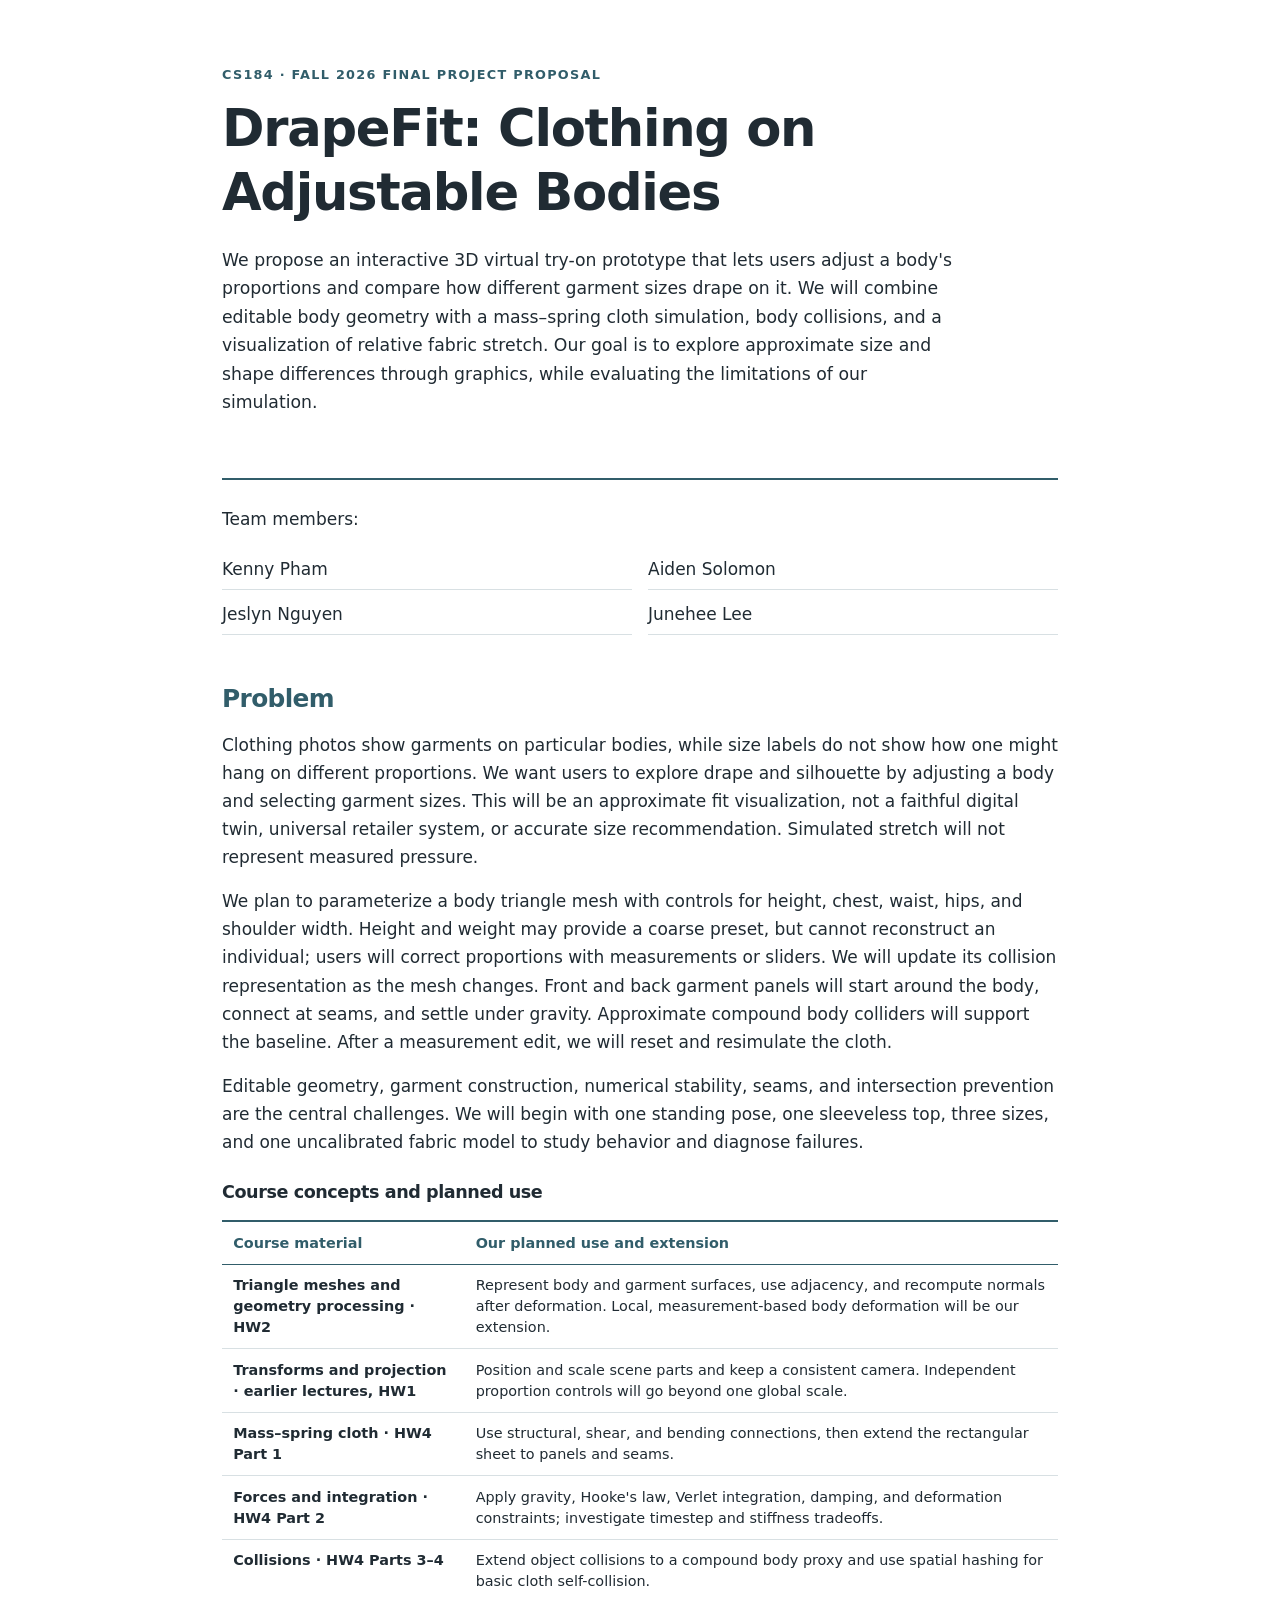
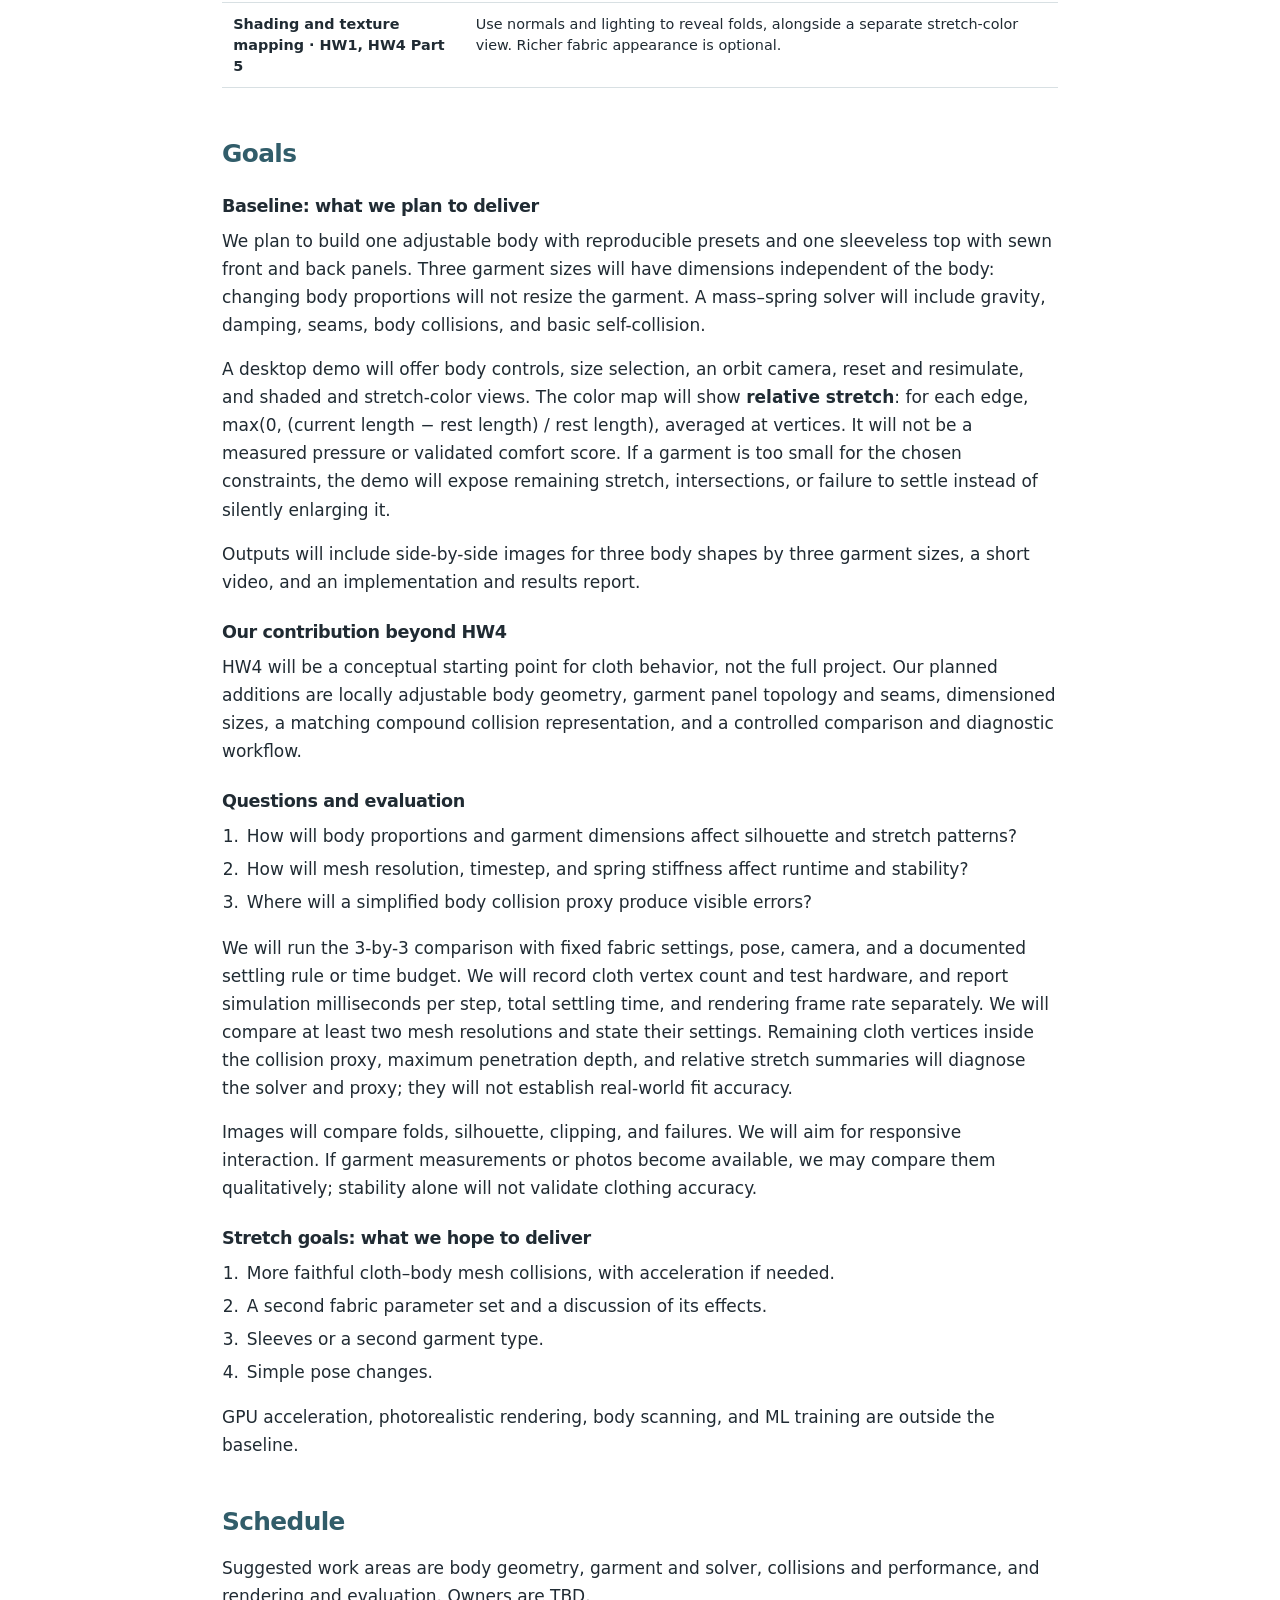
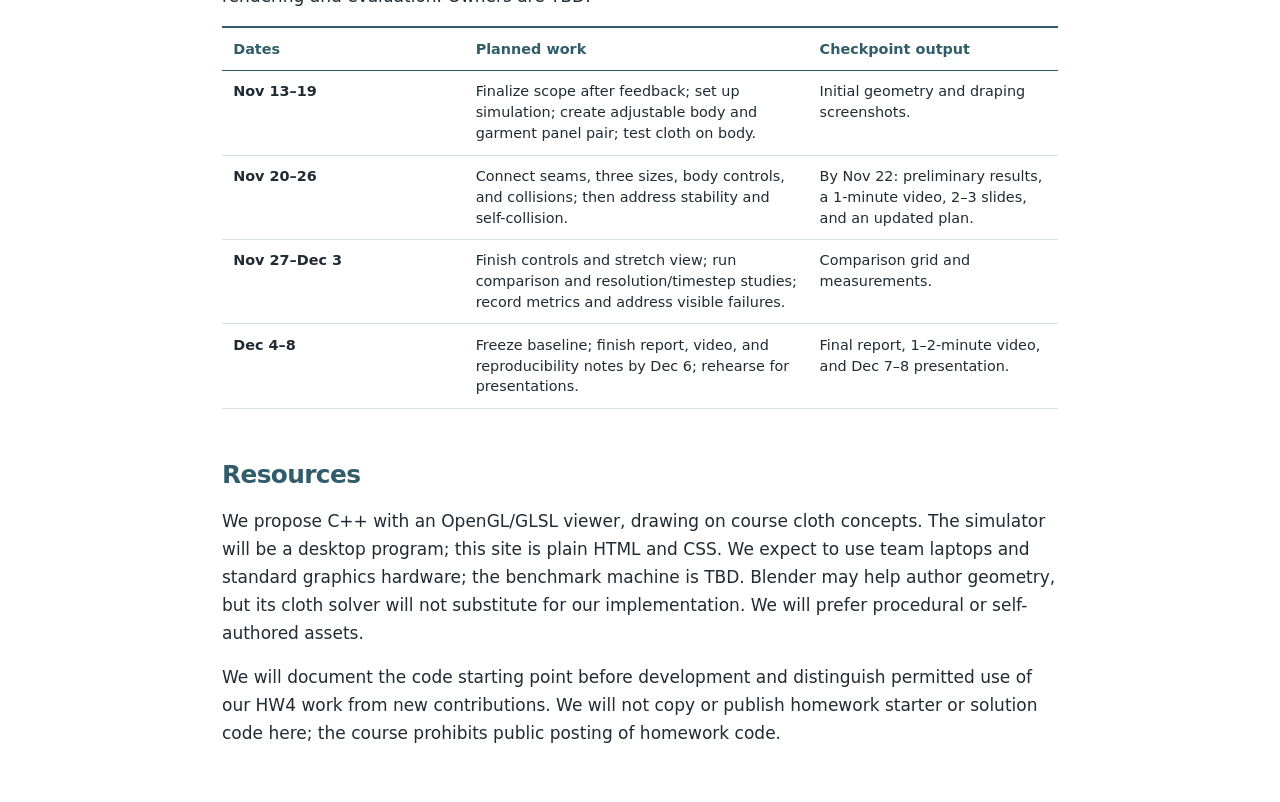
==== index.html @ 668f242b "First Draft of the Proposal WebPage created and simple Readme created" ====
<!doctype html>
<html lang="en">
<head>
  <meta charset="utf-8">
  <meta name="viewport" content="width=device-width, initial-scale=1">
  <meta name="description" content="DrapeFit: a CS184 Fall 2026 final project proposal for approximate clothing fit visualization on adjustable bodies.">
  <title>DrapeFit — CS184 Final Project Proposal</title>
  <link rel="stylesheet" href="styles.css">
</head>
<body>
  <main>
    <header class="page-header">
      <p class="eyebrow">CS184 · Fall 2026 Final Project Proposal</p>
      <h1>DrapeFit: Clothing on Adjustable Bodies</h1>
      <p class="summary">We propose an interactive 3D virtual try-on prototype that lets users adjust a body's proportions and compare how different garment sizes drape on it. We will combine editable body geometry with a mass–spring cloth simulation, body collisions, and a visualization of relative fabric stretch. Our goal is to explore approximate size and shape differences through graphics, while evaluating the limitations of our simulation.</p>
    </header>

    <section id="team" aria-label="Team members">
      <p>Team members:</p>
      <ul class="team-list">
        <li>Kenny Pham</li><li>Aiden Solomon</li><li>Jeslyn Nguyen</li><li>Junehee Lee</li>
      </ul>
    </section>

    <section id="problem" aria-labelledby="problem-heading">
      <h2 id="problem-heading">Problem</h2>
      <p>Clothing photos show garments on particular bodies, while size labels do not show how one might hang on different proportions. We want users to explore drape and silhouette by adjusting a body and selecting garment sizes. This will be an approximate fit visualization, not a faithful digital twin, universal retailer system, or accurate size recommendation. Simulated stretch will not represent measured pressure.</p>
      <p>We plan to parameterize a body triangle mesh with controls for height, chest, waist, hips, and shoulder width. Height and weight may provide a coarse preset, but cannot reconstruct an individual; users will correct proportions with measurements or sliders. We will update its collision representation as the mesh changes. Front and back garment panels will start around the body, connect at seams, and settle under gravity. Approximate compound body colliders will support the baseline. After a measurement edit, we will reset and resimulate the cloth.</p>
      <p>Editable geometry, garment construction, numerical stability, seams, and intersection prevention are the central challenges. We will begin with one standing pose, one sleeveless top, three sizes, and one uncalibrated fabric model to study behavior and diagnose failures.</p>
      <h3>Course concepts and planned use</h3>
      <div class="table-scroll" role="region" aria-label="Course concepts and planned use" tabindex="0">
        <table>
          <thead><tr><th scope="col">Course material</th><th scope="col">Our planned use and extension</th></tr></thead>
          <tbody>
            <tr><th scope="row">Triangle meshes and geometry processing · HW2</th><td>Represent body and garment surfaces, use adjacency, and recompute normals after deformation. Local, measurement-based body deformation will be our extension.</td></tr>
            <tr><th scope="row">Transforms and projection · earlier lectures, HW1</th><td>Position and scale scene parts and keep a consistent camera. Independent proportion controls will go beyond one global scale.</td></tr>
            <tr><th scope="row">Mass–spring cloth · HW4 Part 1</th><td>Use structural, shear, and bending connections, then extend the rectangular sheet to panels and seams.</td></tr>
            <tr><th scope="row">Forces and integration · HW4 Part 2</th><td>Apply gravity, Hooke's law, Verlet integration, damping, and deformation constraints; investigate timestep and stiffness tradeoffs.</td></tr>
            <tr><th scope="row">Collisions · HW4 Parts 3–4</th><td>Extend object collisions to a compound body proxy and use spatial hashing for basic cloth self-collision.</td></tr>
            <tr><th scope="row">Shading and texture mapping · HW1, HW4 Part 5</th><td>Use normals and lighting to reveal folds, alongside a separate stretch-color view. Richer fabric appearance is optional.</td></tr>
          </tbody>
        </table>
      </div>
    </section>

    <section id="goals" aria-labelledby="goals-heading">
      <h2 id="goals-heading">Goals</h2>
      <h3>Baseline: what we plan to deliver</h3>
      <p>We plan to build one adjustable body with reproducible presets and one sleeveless top with sewn front and back panels. Three garment sizes will have dimensions independent of the body: changing body proportions will not resize the garment. A mass–spring solver will include gravity, damping, seams, body collisions, and basic self-collision.</p>
      <p>A desktop demo will offer body controls, size selection, an orbit camera, reset and resimulate, and shaded and stretch-color views. The color map will show <strong>relative stretch</strong>: for each edge, max(0, (current length − rest length) / rest length), averaged at vertices. It will not be a measured pressure or validated comfort score. If a garment is too small for the chosen constraints, the demo will expose remaining stretch, intersections, or failure to settle instead of silently enlarging it.</p>
      <p>Outputs will include side-by-side images for three body shapes by three garment sizes, a short video, and an implementation and results report.</p>
      <h3>Our contribution beyond HW4</h3>
      <p>HW4 will be a conceptual starting point for cloth behavior, not the full project. Our planned additions are locally adjustable body geometry, garment panel topology and seams, dimensioned sizes, a matching compound collision representation, and a controlled comparison and diagnostic workflow.</p>
      <h3>Questions and evaluation</h3>
      <ol>
        <li>How will body proportions and garment dimensions affect silhouette and stretch patterns?</li>
        <li>How will mesh resolution, timestep, and spring stiffness affect runtime and stability?</li>
        <li>Where will a simplified body collision proxy produce visible errors?</li>
      </ol>
      <p>We will run the 3-by-3 comparison with fixed fabric settings, pose, camera, and a documented settling rule or time budget. We will record cloth vertex count and test hardware, and report simulation milliseconds per step, total settling time, and rendering frame rate separately. We will compare at least two mesh resolutions and state their settings. Remaining cloth vertices inside the collision proxy, maximum penetration depth, and relative stretch summaries will diagnose the solver and proxy; they will not establish real-world fit accuracy.</p>
      <p>Images will compare folds, silhouette, clipping, and failures. We will aim for responsive interaction. If garment measurements or photos become available, we may compare them qualitatively; stability alone will not validate clothing accuracy.</p>
      <h3>Stretch goals: what we hope to deliver</h3>
      <ol>
        <li>More faithful cloth–body mesh collisions, with acceleration if needed.</li>
        <li>A second fabric parameter set and a discussion of its effects.</li>
        <li>Sleeves or a second garment type.</li>
        <li>Simple pose changes.</li>
      </ol>
      <p>GPU acceleration, photorealistic rendering, body scanning, and ML training are outside the baseline.</p>
    </section>

    <section id="schedule" aria-labelledby="schedule-heading">
      <h2 id="schedule-heading">Schedule</h2>
      <p>Suggested work areas are body geometry, garment and solver, collisions and performance, and rendering and evaluation. Owners are TBD.</p>
      <div class="table-scroll" role="region" aria-label="Project schedule" tabindex="0">
        <table>
          <thead><tr><th scope="col">Dates</th><th scope="col">Planned work</th><th scope="col">Checkpoint output</th></tr></thead>
          <tbody>
            <tr><th scope="row">Nov 13–19</th><td>Finalize scope after feedback; set up simulation; create adjustable body and garment panel pair; test cloth on body.</td><td>Initial geometry and draping screenshots.</td></tr>
            <tr><th scope="row">Nov 20–26</th><td>Connect seams, three sizes, body controls, and collisions; then address stability and self-collision.</td><td>By Nov 22: preliminary results, a 1-minute video, 2–3 slides, and an updated plan.</td></tr>
            <tr><th scope="row">Nov 27–Dec 3</th><td>Finish controls and stretch view; run comparison and resolution/timestep studies; record metrics and address visible failures.</td><td>Comparison grid and measurements.</td></tr>
            <tr><th scope="row">Dec 4–8</th><td>Freeze baseline; finish report, video, and reproducibility notes by Dec 6; rehearse for presentations.</td><td>Final report, 1–2-minute video, and Dec 7–8 presentation.</td></tr>
          </tbody>
        </table>
      </div>
    </section>

    <section id="resources" aria-labelledby="resources-heading">
      <h2 id="resources-heading">Resources</h2>
      <p>We propose C++ with an OpenGL/GLSL viewer, drawing on course cloth concepts. The simulator will be a desktop program; this site is plain HTML and CSS. We expect to use team laptops and standard graphics hardware; the benchmark machine is TBD. Blender may help author geometry, but its cloth solver will not substitute for our implementation. We will prefer procedural or self-authored assets.</p>
      <p>We will document the code starting point before development and distinguish permitted use of our HW4 work from new contributions. We will not copy or publish homework starter or solution code here; the course prohibits public posting of homework code.</p>
    </section>
  </main>
</body>
</html>
---- styles.css ----
:root { color-scheme: light; --ink: #202b33; --accent: #315d6a; --line: #d8e0e3; }
* { box-sizing: border-box; }
body { margin: 0; background: #fff; color: var(--ink); font: 17px/1.65 system-ui, -apple-system, BlinkMacSystemFont, "Segoe UI", sans-serif; }
main { max-width: 900px; margin: 0 auto; padding: 4rem 2rem 2rem; }
.page-header { padding-bottom: 2.2rem; border-bottom: 2px solid var(--accent); }
.eyebrow { margin: 0 0 .65rem; color: var(--accent); font-size: .8rem; font-weight: 750; letter-spacing: .1em; text-transform: uppercase; }
h1, h2, h3 { line-height: 1.25; letter-spacing: -.025em; }
h1 { margin: 0; font-size: clamp(2.2rem, 5vw, 3.2rem); }
.summary { max-width: 46rem; margin: 1.4rem 0 1.6rem; font-size: 1.08rem; }
.table-scroll:focus-visible { outline: 3px solid var(--accent); outline-offset: 3px; }
section { padding: 1.6rem 0 .4rem; }
h2 { margin: 0 0 1rem; color: var(--accent); font-size: 1.55rem; }
@media (min-width: 1350px) {
  section { position: relative; }
  h2 { position: absolute; top: 1.6rem; right: calc(100% + 3rem); width: 10rem; margin: 0; text-align: right; font-size: 1.7rem; }
  section > h2 + h3 { margin-top: 0; }
}
h3 { margin: 1.65rem 0 .55rem; font-size: 1.1rem; }
p { margin: 0 0 1rem; }
ul, ol { padding-left: 1.4rem; margin: .5rem 0 1.1rem; }
li { padding-left: .15rem; margin: .3rem 0; }
.team-list { display: grid; grid-template-columns: repeat(2, minmax(0, 1fr)); gap: .3rem 1rem; list-style: none; padding: 0; }
.team-list li { margin: 0; padding: .35rem 0; border-bottom: 1px solid var(--line); }
.table-scroll { overflow-x: auto; margin: 1rem 0 1.2rem; }
table { width: 100%; border-collapse: collapse; font-size: .9rem; line-height: 1.45; }
th, td { padding: .65rem .7rem; text-align: left; vertical-align: top; border-bottom: 1px solid var(--line); }
thead th { color: var(--accent); border-top: 2px solid var(--accent); border-bottom: 1px solid var(--accent); }
tbody th { width: 29%; font-weight: 650; }
@media (max-width: 620px) {
  main { padding: 2.3rem 1.1rem 1.5rem; }
  body { font-size: 16px; }
  .team-list { grid-template-columns: 1fr; }
  table { min-width: 560px; }
}
@page { size: letter; margin: .7in; }
@media print {
  body { font-size: 10.5pt; line-height: 1.45; print-color-adjust: exact; }
  main { max-width: none; padding: 0; }
  .page-header { padding-bottom: .7rem; }
  h1 { font-size: 23pt; }
  h2 { font-size: 15pt; }
  h3 { font-size: 11.5pt; }
  section { padding-top: .9rem; }
  h2 { position: static; width: auto; margin-bottom: 1rem; text-align: left; }
  .table-scroll { overflow: visible; }
  table { font-size: 8.5pt; }
  th, td { padding: .35rem .4rem; }
  tr, h2, h3, .team-list li { break-inside: avoid; }
  h2, h3 { break-after: avoid; }
}
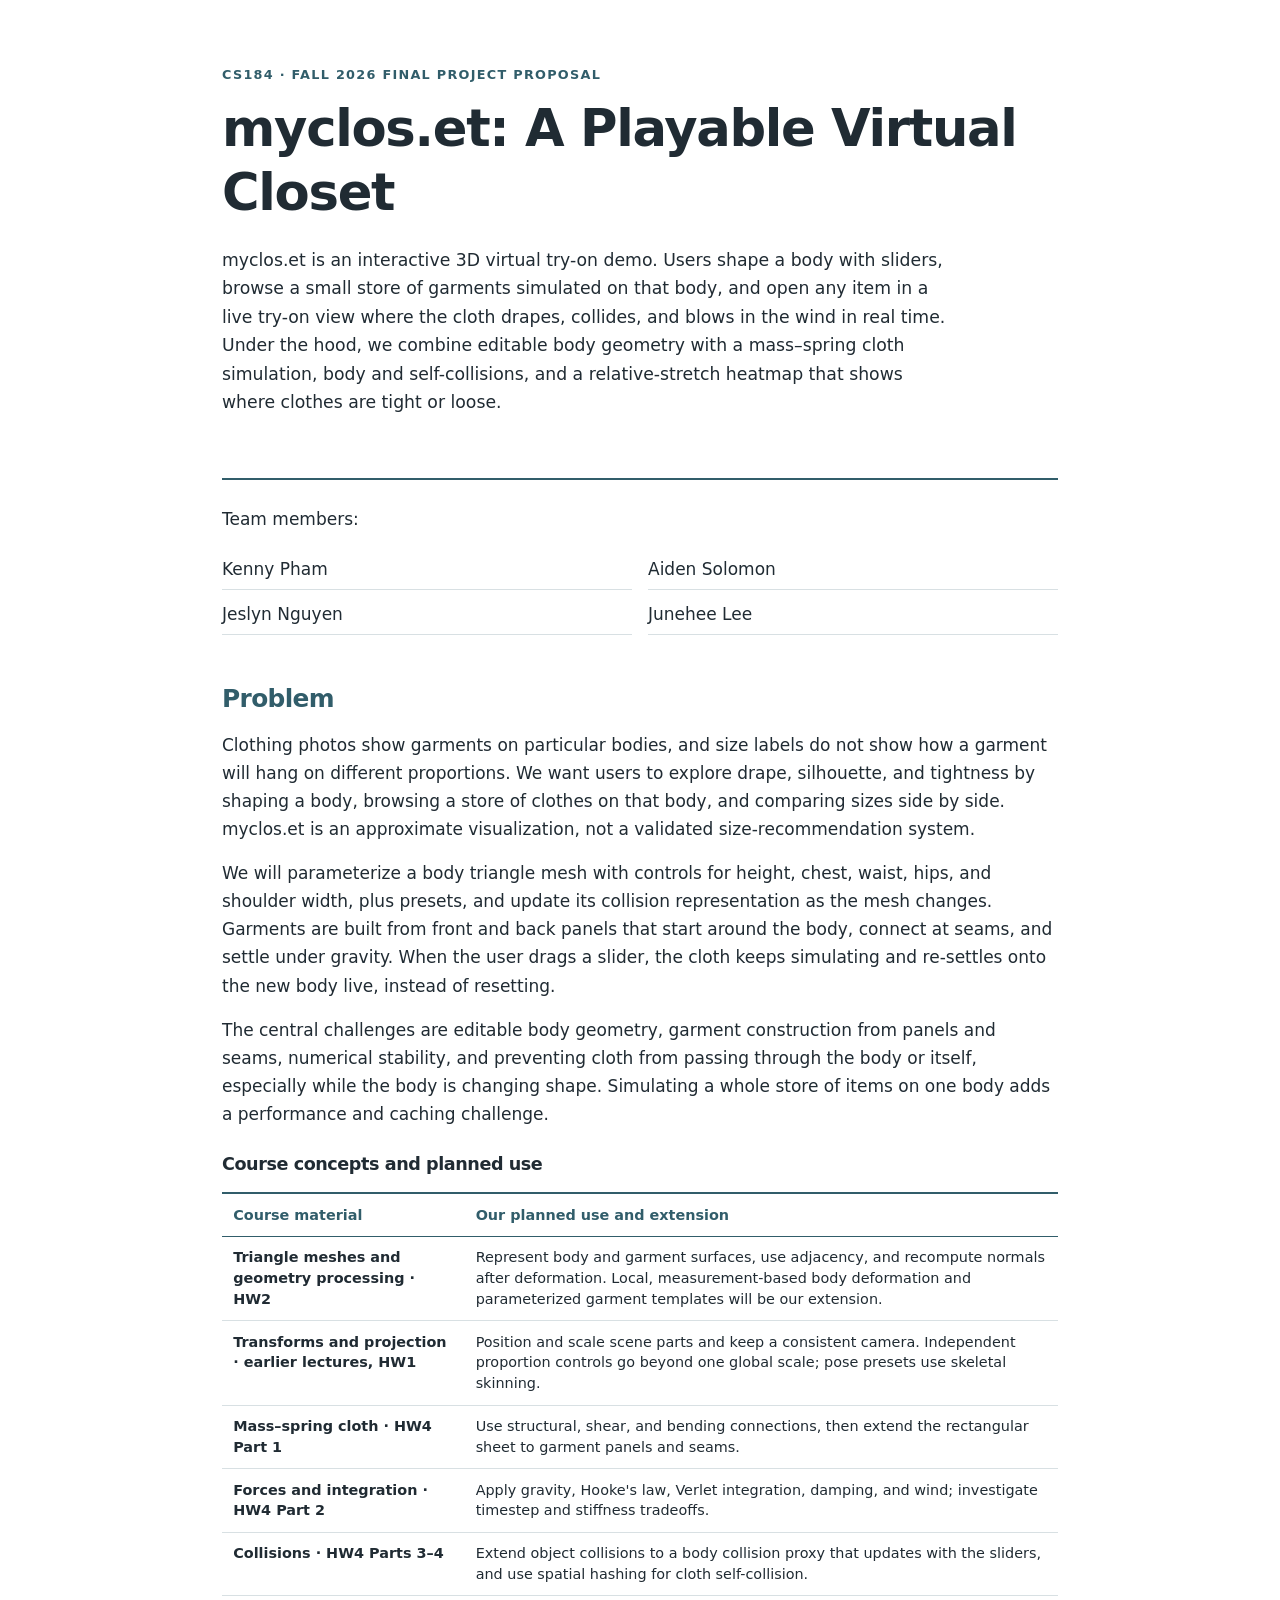
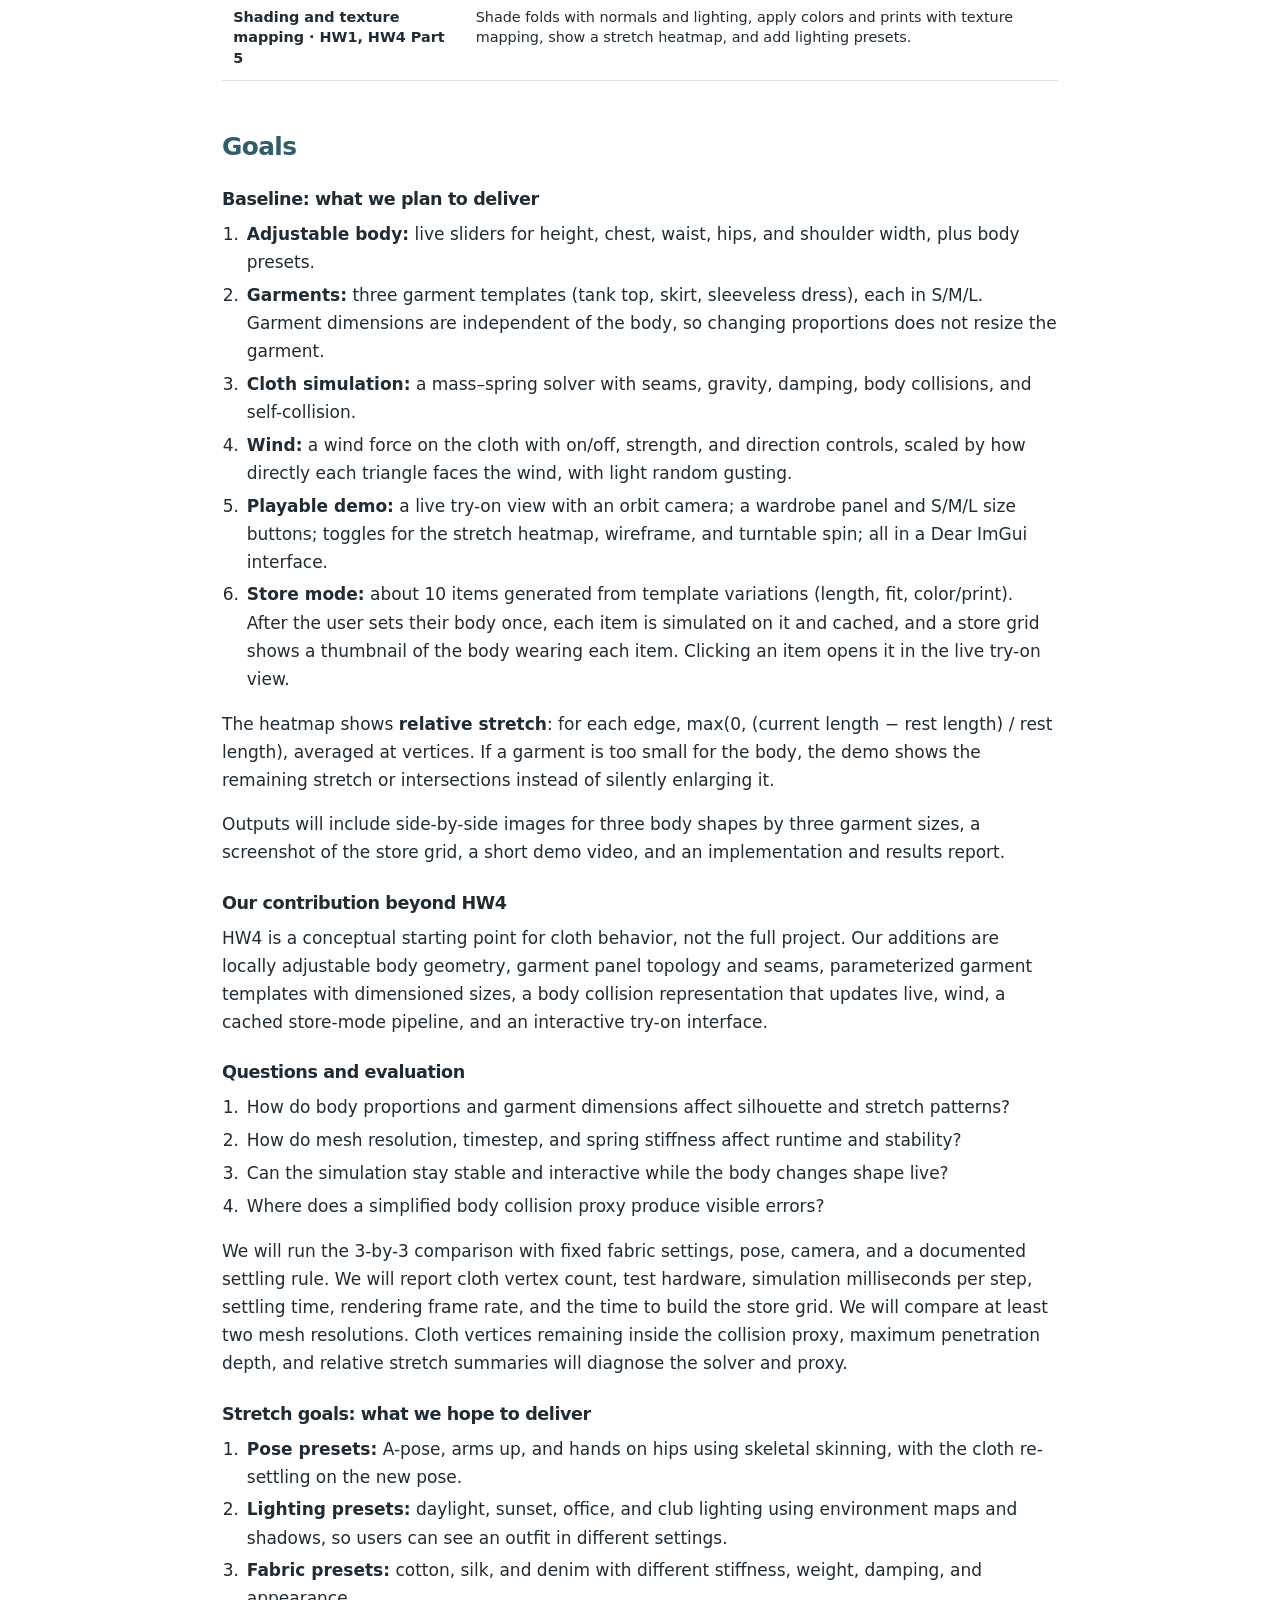
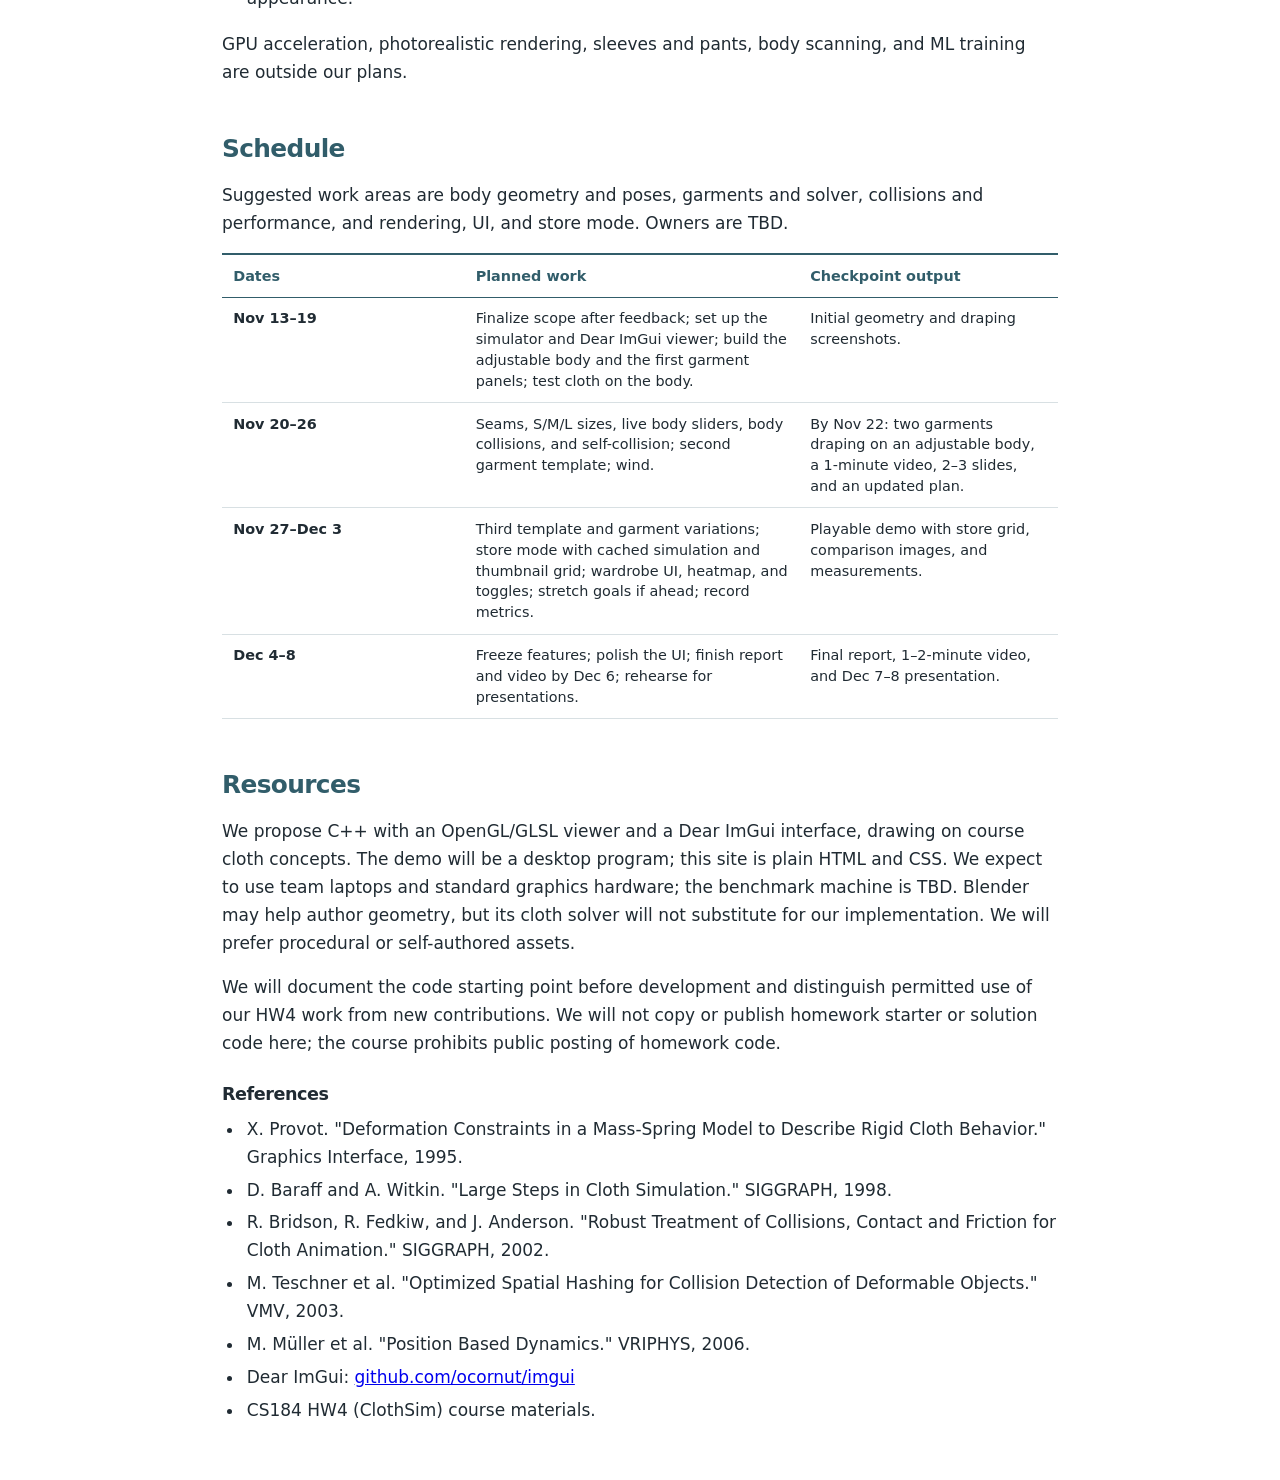
==== commit f65ae5e5: "extended proj proposal" ====
--- a/index.html
+++ b/index.html
@@ -3,16 +3,16 @@
 <head>
   <meta charset="utf-8">
   <meta name="viewport" content="width=device-width, initial-scale=1">
-  <meta name="description" content="DrapeFit: a CS184 Fall 2026 final project proposal for approximate clothing fit visualization on adjustable bodies.">
-  <title>DrapeFit — CS184 Final Project Proposal</title>
+  <meta name="description" content="myclos.et: a CS184 Fall 2026 final project proposal for an interactive virtual closet that drapes clothing on adjustable bodies.">
+  <title>myclos.et — CS184 Final Project Proposal</title>
   <link rel="stylesheet" href="styles.css">
 </head>
 <body>
   <main>
     <header class="page-header">
       <p class="eyebrow">CS184 · Fall 2026 Final Project Proposal</p>
-      <h1>DrapeFit: Clothing on Adjustable Bodies</h1>
-      <p class="summary">We propose an interactive 3D virtual try-on prototype that lets users adjust a body's proportions and compare how different garment sizes drape on it. We will combine editable body geometry with a mass–spring cloth simulation, body collisions, and a visualization of relative fabric stretch. Our goal is to explore approximate size and shape differences through graphics, while evaluating the limitations of our simulation.</p>
+      <h1>myclos.et: A Playable Virtual Closet</h1>
+      <p class="summary">myclos.et is an interactive 3D virtual try-on demo. Users shape a body with sliders, browse a small store of garments simulated on that body, and open any item in a live try-on view where the cloth drapes, collides, and blows in the wind in real time. Under the hood, we combine editable body geometry with a mass–spring cloth simulation, body and self-collisions, and a relative-stretch heatmap that shows where clothes are tight or loose.</p>
     </header>
 
     <section id="team" aria-label="Team members">
@@ -24,20 +24,20 @@
 
     <section id="problem" aria-labelledby="problem-heading">
       <h2 id="problem-heading">Problem</h2>
-      <p>Clothing photos show garments on particular bodies, while size labels do not show how one might hang on different proportions. We want users to explore drape and silhouette by adjusting a body and selecting garment sizes. This will be an approximate fit visualization, not a faithful digital twin, universal retailer system, or accurate size recommendation. Simulated stretch will not represent measured pressure.</p>
-      <p>We plan to parameterize a body triangle mesh with controls for height, chest, waist, hips, and shoulder width. Height and weight may provide a coarse preset, but cannot reconstruct an individual; users will correct proportions with measurements or sliders. We will update its collision representation as the mesh changes. Front and back garment panels will start around the body, connect at seams, and settle under gravity. Approximate compound body colliders will support the baseline. After a measurement edit, we will reset and resimulate the cloth.</p>
-      <p>Editable geometry, garment construction, numerical stability, seams, and intersection prevention are the central challenges. We will begin with one standing pose, one sleeveless top, three sizes, and one uncalibrated fabric model to study behavior and diagnose failures.</p>
+      <p>Clothing photos show garments on particular bodies, and size labels do not show how a garment will hang on different proportions. We want users to explore drape, silhouette, and tightness by shaping a body, browsing a store of clothes on that body, and comparing sizes side by side. myclos.et is an approximate visualization, not a validated size-recommendation system.</p>
+      <p>We will parameterize a body triangle mesh with controls for height, chest, waist, hips, and shoulder width, plus presets, and update its collision representation as the mesh changes. Garments are built from front and back panels that start around the body, connect at seams, and settle under gravity. When the user drags a slider, the cloth keeps simulating and re-settles onto the new body live, instead of resetting.</p>
+      <p>The central challenges are editable body geometry, garment construction from panels and seams, numerical stability, and preventing cloth from passing through the body or itself, especially while the body is changing shape. Simulating a whole store of items on one body adds a performance and caching challenge.</p>
       <h3>Course concepts and planned use</h3>
       <div class="table-scroll" role="region" aria-label="Course concepts and planned use" tabindex="0">
         <table>
           <thead><tr><th scope="col">Course material</th><th scope="col">Our planned use and extension</th></tr></thead>
           <tbody>
-            <tr><th scope="row">Triangle meshes and geometry processing · HW2</th><td>Represent body and garment surfaces, use adjacency, and recompute normals after deformation. Local, measurement-based body deformation will be our extension.</td></tr>
-            <tr><th scope="row">Transforms and projection · earlier lectures, HW1</th><td>Position and scale scene parts and keep a consistent camera. Independent proportion controls will go beyond one global scale.</td></tr>
-            <tr><th scope="row">Mass–spring cloth · HW4 Part 1</th><td>Use structural, shear, and bending connections, then extend the rectangular sheet to panels and seams.</td></tr>
-            <tr><th scope="row">Forces and integration · HW4 Part 2</th><td>Apply gravity, Hooke's law, Verlet integration, damping, and deformation constraints; investigate timestep and stiffness tradeoffs.</td></tr>
-            <tr><th scope="row">Collisions · HW4 Parts 3–4</th><td>Extend object collisions to a compound body proxy and use spatial hashing for basic cloth self-collision.</td></tr>
-            <tr><th scope="row">Shading and texture mapping · HW1, HW4 Part 5</th><td>Use normals and lighting to reveal folds, alongside a separate stretch-color view. Richer fabric appearance is optional.</td></tr>
+            <tr><th scope="row">Triangle meshes and geometry processing · HW2</th><td>Represent body and garment surfaces, use adjacency, and recompute normals after deformation. Local, measurement-based body deformation and parameterized garment templates will be our extension.</td></tr>
+            <tr><th scope="row">Transforms and projection · earlier lectures, HW1</th><td>Position and scale scene parts and keep a consistent camera. Independent proportion controls go beyond one global scale; pose presets use skeletal skinning.</td></tr>
+            <tr><th scope="row">Mass–spring cloth · HW4 Part 1</th><td>Use structural, shear, and bending connections, then extend the rectangular sheet to garment panels and seams.</td></tr>
+            <tr><th scope="row">Forces and integration · HW4 Part 2</th><td>Apply gravity, Hooke's law, Verlet integration, damping, and wind; investigate timestep and stiffness tradeoffs.</td></tr>
+            <tr><th scope="row">Collisions · HW4 Parts 3–4</th><td>Extend object collisions to a body collision proxy that updates with the sliders, and use spatial hashing for cloth self-collision.</td></tr>
+            <tr><th scope="row">Shading and texture mapping · HW1, HW4 Part 5</th><td>Shade folds with normals and lighting, apply colors and prints with texture mapping, show a stretch heatmap, and add lighting presets.</td></tr>
           </tbody>
         </table>
       </div>
@@ -46,40 +46,46 @@
     <section id="goals" aria-labelledby="goals-heading">
       <h2 id="goals-heading">Goals</h2>
       <h3>Baseline: what we plan to deliver</h3>
-      <p>We plan to build one adjustable body with reproducible presets and one sleeveless top with sewn front and back panels. Three garment sizes will have dimensions independent of the body: changing body proportions will not resize the garment. A mass–spring solver will include gravity, damping, seams, body collisions, and basic self-collision.</p>
-      <p>A desktop demo will offer body controls, size selection, an orbit camera, reset and resimulate, and shaded and stretch-color views. The color map will show <strong>relative stretch</strong>: for each edge, max(0, (current length − rest length) / rest length), averaged at vertices. It will not be a measured pressure or validated comfort score. If a garment is too small for the chosen constraints, the demo will expose remaining stretch, intersections, or failure to settle instead of silently enlarging it.</p>
-      <p>Outputs will include side-by-side images for three body shapes by three garment sizes, a short video, and an implementation and results report.</p>
+      <ol>
+        <li><strong>Adjustable body:</strong> live sliders for height, chest, waist, hips, and shoulder width, plus body presets.</li>
+        <li><strong>Garments:</strong> three garment templates (tank top, skirt, sleeveless dress), each in S/M/L. Garment dimensions are independent of the body, so changing proportions does not resize the garment.</li>
+        <li><strong>Cloth simulation:</strong> a mass–spring solver with seams, gravity, damping, body collisions, and self-collision.</li>
+        <li><strong>Wind:</strong> a wind force on the cloth with on/off, strength, and direction controls, scaled by how directly each triangle faces the wind, with light random gusting.</li>
+        <li><strong>Playable demo:</strong> a live try-on view with an orbit camera; a wardrobe panel and S/M/L size buttons; toggles for the stretch heatmap, wireframe, and turntable spin; all in a Dear ImGui interface.</li>
+        <li><strong>Store mode:</strong> about 10 items generated from template variations (length, fit, color/print). After the user sets their body once, each item is simulated on it and cached, and a store grid shows a thumbnail of the body wearing each item. Clicking an item opens it in the live try-on view.</li>
+      </ol>
+      <p>The heatmap shows <strong>relative stretch</strong>: for each edge, max(0, (current length − rest length) / rest length), averaged at vertices. If a garment is too small for the body, the demo shows the remaining stretch or intersections instead of silently enlarging it.</p>
+      <p>Outputs will include side-by-side images for three body shapes by three garment sizes, a screenshot of the store grid, a short demo video, and an implementation and results report.</p>
       <h3>Our contribution beyond HW4</h3>
-      <p>HW4 will be a conceptual starting point for cloth behavior, not the full project. Our planned additions are locally adjustable body geometry, garment panel topology and seams, dimensioned sizes, a matching compound collision representation, and a controlled comparison and diagnostic workflow.</p>
+      <p>HW4 is a conceptual starting point for cloth behavior, not the full project. Our additions are locally adjustable body geometry, garment panel topology and seams, parameterized garment templates with dimensioned sizes, a body collision representation that updates live, wind, a cached store-mode pipeline, and an interactive try-on interface.</p>
       <h3>Questions and evaluation</h3>
       <ol>
-        <li>How will body proportions and garment dimensions affect silhouette and stretch patterns?</li>
-        <li>How will mesh resolution, timestep, and spring stiffness affect runtime and stability?</li>
-        <li>Where will a simplified body collision proxy produce visible errors?</li>
+        <li>How do body proportions and garment dimensions affect silhouette and stretch patterns?</li>
+        <li>How do mesh resolution, timestep, and spring stiffness affect runtime and stability?</li>
+        <li>Can the simulation stay stable and interactive while the body changes shape live?</li>
+        <li>Where does a simplified body collision proxy produce visible errors?</li>
       </ol>
-      <p>We will run the 3-by-3 comparison with fixed fabric settings, pose, camera, and a documented settling rule or time budget. We will record cloth vertex count and test hardware, and report simulation milliseconds per step, total settling time, and rendering frame rate separately. We will compare at least two mesh resolutions and state their settings. Remaining cloth vertices inside the collision proxy, maximum penetration depth, and relative stretch summaries will diagnose the solver and proxy; they will not establish real-world fit accuracy.</p>
-      <p>Images will compare folds, silhouette, clipping, and failures. We will aim for responsive interaction. If garment measurements or photos become available, we may compare them qualitatively; stability alone will not validate clothing accuracy.</p>
+      <p>We will run the 3-by-3 comparison with fixed fabric settings, pose, camera, and a documented settling rule. We will report cloth vertex count, test hardware, simulation milliseconds per step, settling time, rendering frame rate, and the time to build the store grid. We will compare at least two mesh resolutions. Cloth vertices remaining inside the collision proxy, maximum penetration depth, and relative stretch summaries will diagnose the solver and proxy.</p>
       <h3>Stretch goals: what we hope to deliver</h3>
       <ol>
-        <li>More faithful cloth–body mesh collisions, with acceleration if needed.</li>
-        <li>A second fabric parameter set and a discussion of its effects.</li>
-        <li>Sleeves or a second garment type.</li>
-        <li>Simple pose changes.</li>
+        <li><strong>Pose presets:</strong> A-pose, arms up, and hands on hips using skeletal skinning, with the cloth re-settling on the new pose.</li>
+        <li><strong>Lighting presets:</strong> daylight, sunset, office, and club lighting using environment maps and shadows, so users can see an outfit in different settings.</li>
+        <li><strong>Fabric presets:</strong> cotton, silk, and denim with different stiffness, weight, damping, and appearance.</li>
       </ol>
-      <p>GPU acceleration, photorealistic rendering, body scanning, and ML training are outside the baseline.</p>
+      <p>GPU acceleration, photorealistic rendering, sleeves and pants, body scanning, and ML training are outside our plans.</p>
     </section>
 
     <section id="schedule" aria-labelledby="schedule-heading">
       <h2 id="schedule-heading">Schedule</h2>
-      <p>Suggested work areas are body geometry, garment and solver, collisions and performance, and rendering and evaluation. Owners are TBD.</p>
+      <p>Suggested work areas are body geometry and poses, garments and solver, collisions and performance, and rendering, UI, and store mode. Owners are TBD.</p>
       <div class="table-scroll" role="region" aria-label="Project schedule" tabindex="0">
         <table>
           <thead><tr><th scope="col">Dates</th><th scope="col">Planned work</th><th scope="col">Checkpoint output</th></tr></thead>
           <tbody>
-            <tr><th scope="row">Nov 13–19</th><td>Finalize scope after feedback; set up simulation; create adjustable body and garment panel pair; test cloth on body.</td><td>Initial geometry and draping screenshots.</td></tr>
-            <tr><th scope="row">Nov 20–26</th><td>Connect seams, three sizes, body controls, and collisions; then address stability and self-collision.</td><td>By Nov 22: preliminary results, a 1-minute video, 2–3 slides, and an updated plan.</td></tr>
-            <tr><th scope="row">Nov 27–Dec 3</th><td>Finish controls and stretch view; run comparison and resolution/timestep studies; record metrics and address visible failures.</td><td>Comparison grid and measurements.</td></tr>
-            <tr><th scope="row">Dec 4–8</th><td>Freeze baseline; finish report, video, and reproducibility notes by Dec 6; rehearse for presentations.</td><td>Final report, 1–2-minute video, and Dec 7–8 presentation.</td></tr>
+            <tr><th scope="row">Nov 13–19</th><td>Finalize scope after feedback; set up the simulator and Dear ImGui viewer; build the adjustable body and the first garment panels; test cloth on the body.</td><td>Initial geometry and draping screenshots.</td></tr>
+            <tr><th scope="row">Nov 20–26</th><td>Seams, S/M/L sizes, live body sliders, body collisions, and self-collision; second garment template; wind.</td><td>By Nov 22: two garments draping on an adjustable body, a 1-minute video, 2–3 slides, and an updated plan.</td></tr>
+            <tr><th scope="row">Nov 27–Dec 3</th><td>Third template and garment variations; store mode with cached simulation and thumbnail grid; wardrobe UI, heatmap, and toggles; stretch goals if ahead; record metrics.</td><td>Playable demo with store grid, comparison images, and measurements.</td></tr>
+            <tr><th scope="row">Dec 4–8</th><td>Freeze features; polish the UI; finish report and video by Dec 6; rehearse for presentations.</td><td>Final report, 1–2-minute video, and Dec 7–8 presentation.</td></tr>
           </tbody>
         </table>
       </div>
@@ -87,8 +93,18 @@
 
     <section id="resources" aria-labelledby="resources-heading">
       <h2 id="resources-heading">Resources</h2>
-      <p>We propose C++ with an OpenGL/GLSL viewer, drawing on course cloth concepts. The simulator will be a desktop program; this site is plain HTML and CSS. We expect to use team laptops and standard graphics hardware; the benchmark machine is TBD. Blender may help author geometry, but its cloth solver will not substitute for our implementation. We will prefer procedural or self-authored assets.</p>
+      <p>We propose C++ with an OpenGL/GLSL viewer and a Dear ImGui interface, drawing on course cloth concepts. The demo will be a desktop program; this site is plain HTML and CSS. We expect to use team laptops and standard graphics hardware; the benchmark machine is TBD. Blender may help author geometry, but its cloth solver will not substitute for our implementation. We will prefer procedural or self-authored assets.</p>
       <p>We will document the code starting point before development and distinguish permitted use of our HW4 work from new contributions. We will not copy or publish homework starter or solution code here; the course prohibits public posting of homework code.</p>
+      <h3>References</h3>
+      <ul>
+        <li>X. Provot. "Deformation Constraints in a Mass-Spring Model to Describe Rigid Cloth Behavior." Graphics Interface, 1995.</li>
+        <li>D. Baraff and A. Witkin. "Large Steps in Cloth Simulation." SIGGRAPH, 1998.</li>
+        <li>R. Bridson, R. Fedkiw, and J. Anderson. "Robust Treatment of Collisions, Contact and Friction for Cloth Animation." SIGGRAPH, 2002.</li>
+        <li>M. Teschner et al. "Optimized Spatial Hashing for Collision Detection of Deformable Objects." VMV, 2003.</li>
+        <li>M. Müller et al. "Position Based Dynamics." VRIPHYS, 2006.</li>
+        <li>Dear ImGui: <a href="https://github.com/ocornut/imgui">github.com/ocornut/imgui</a></li>
+        <li>CS184 HW4 (ClothSim) course materials.</li>
+      </ul>
     </section>
   </main>
 </body>
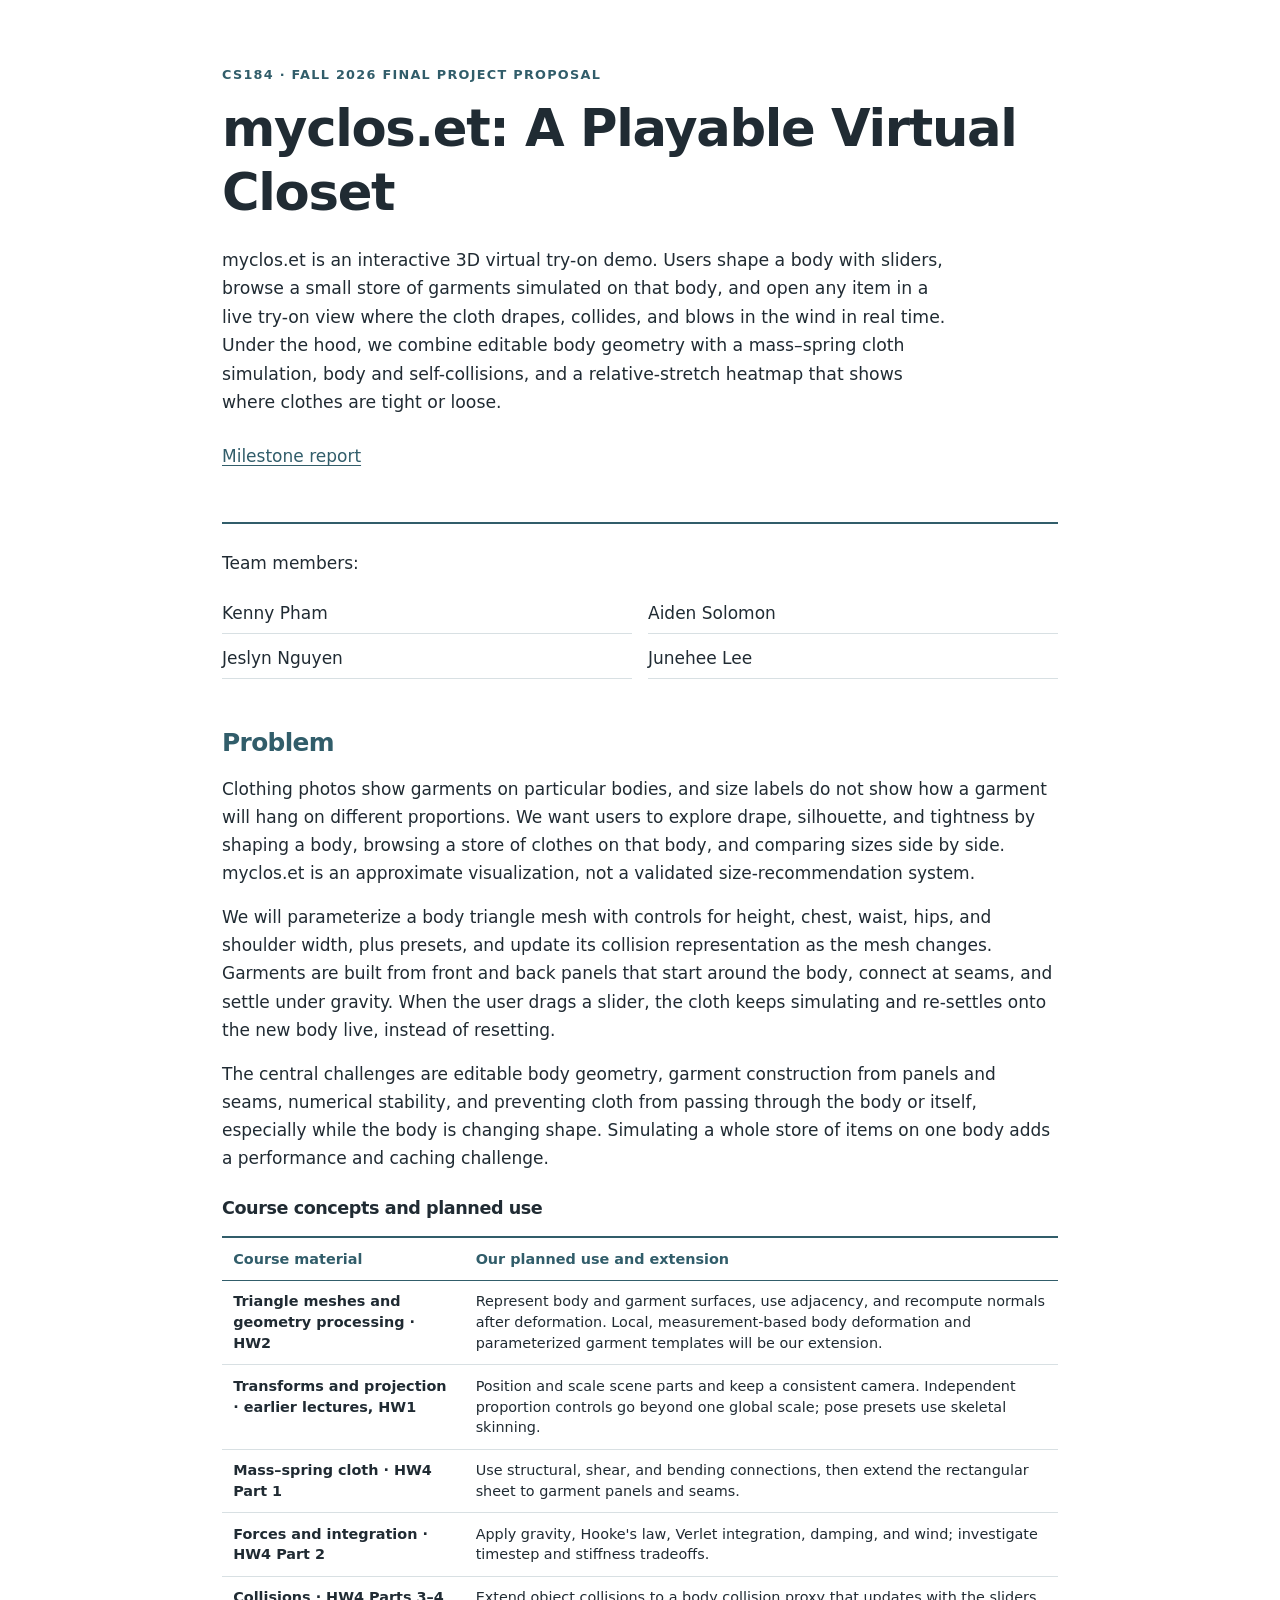
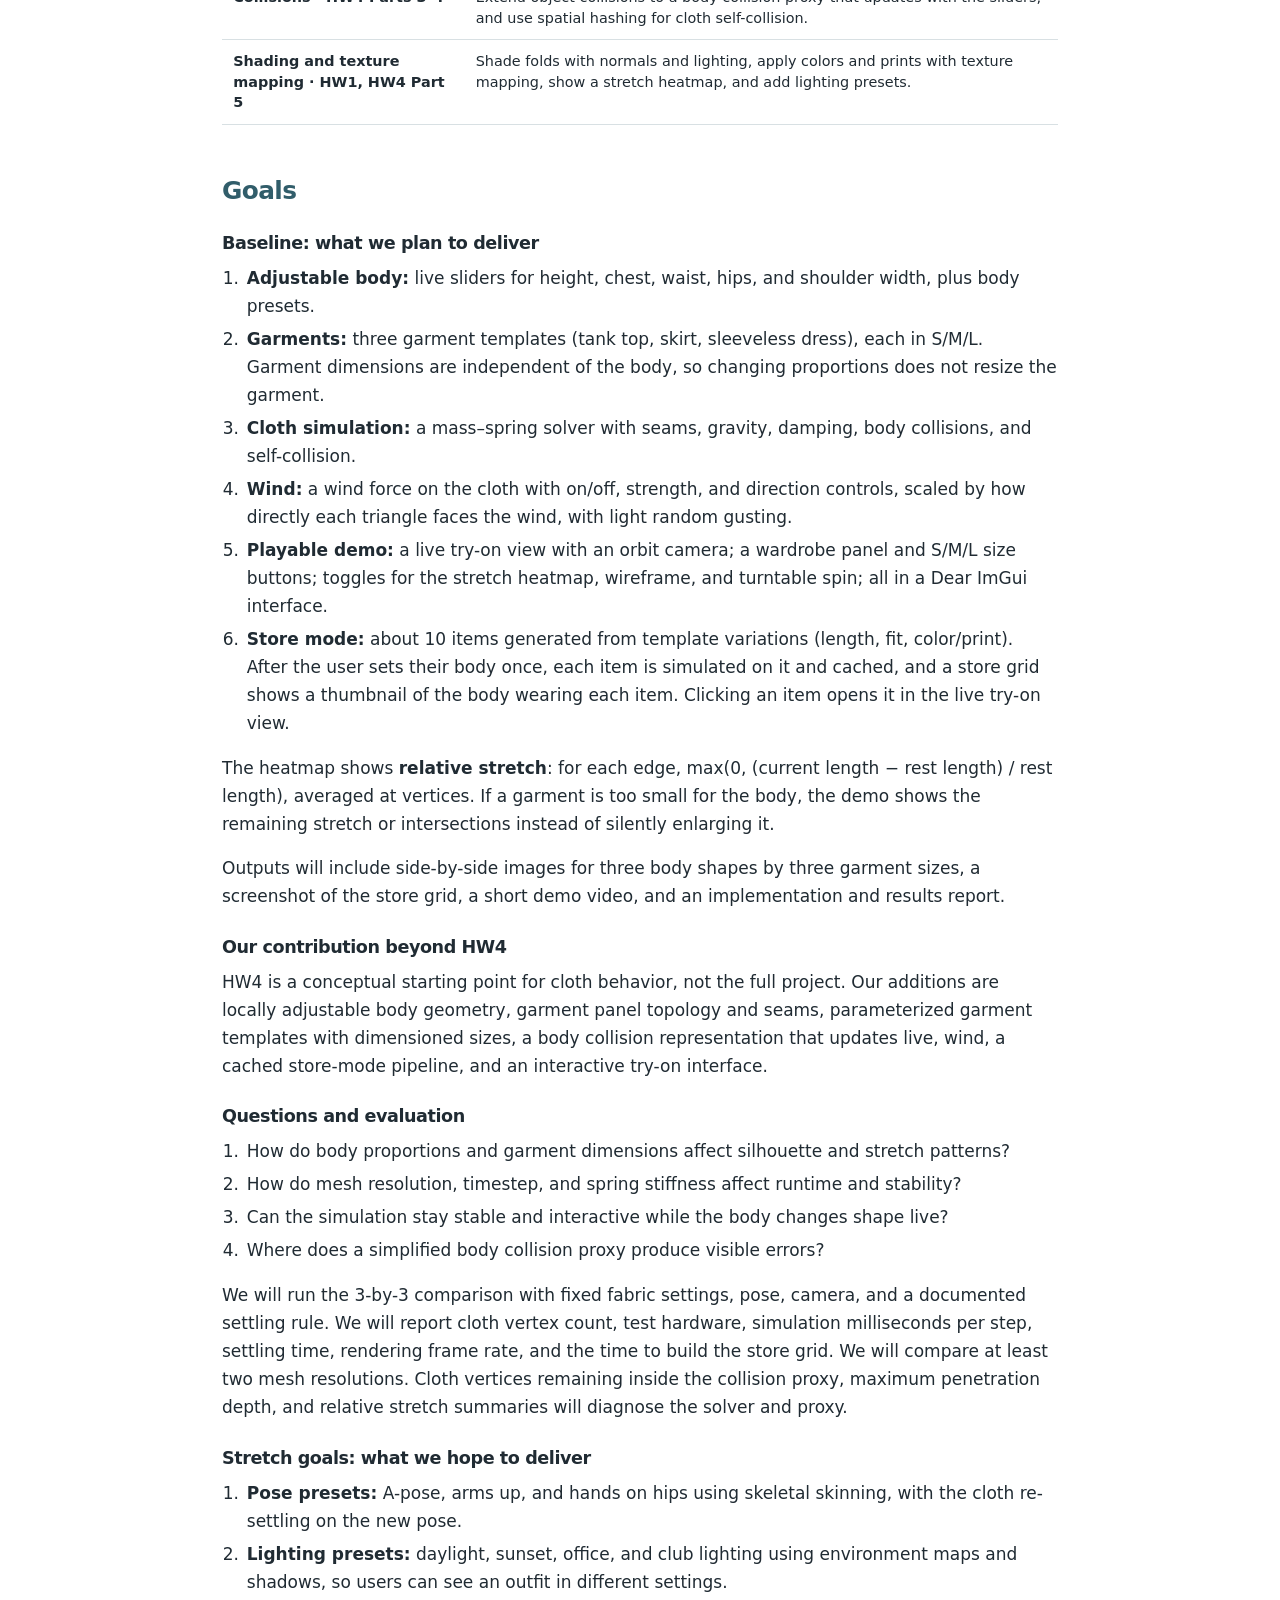
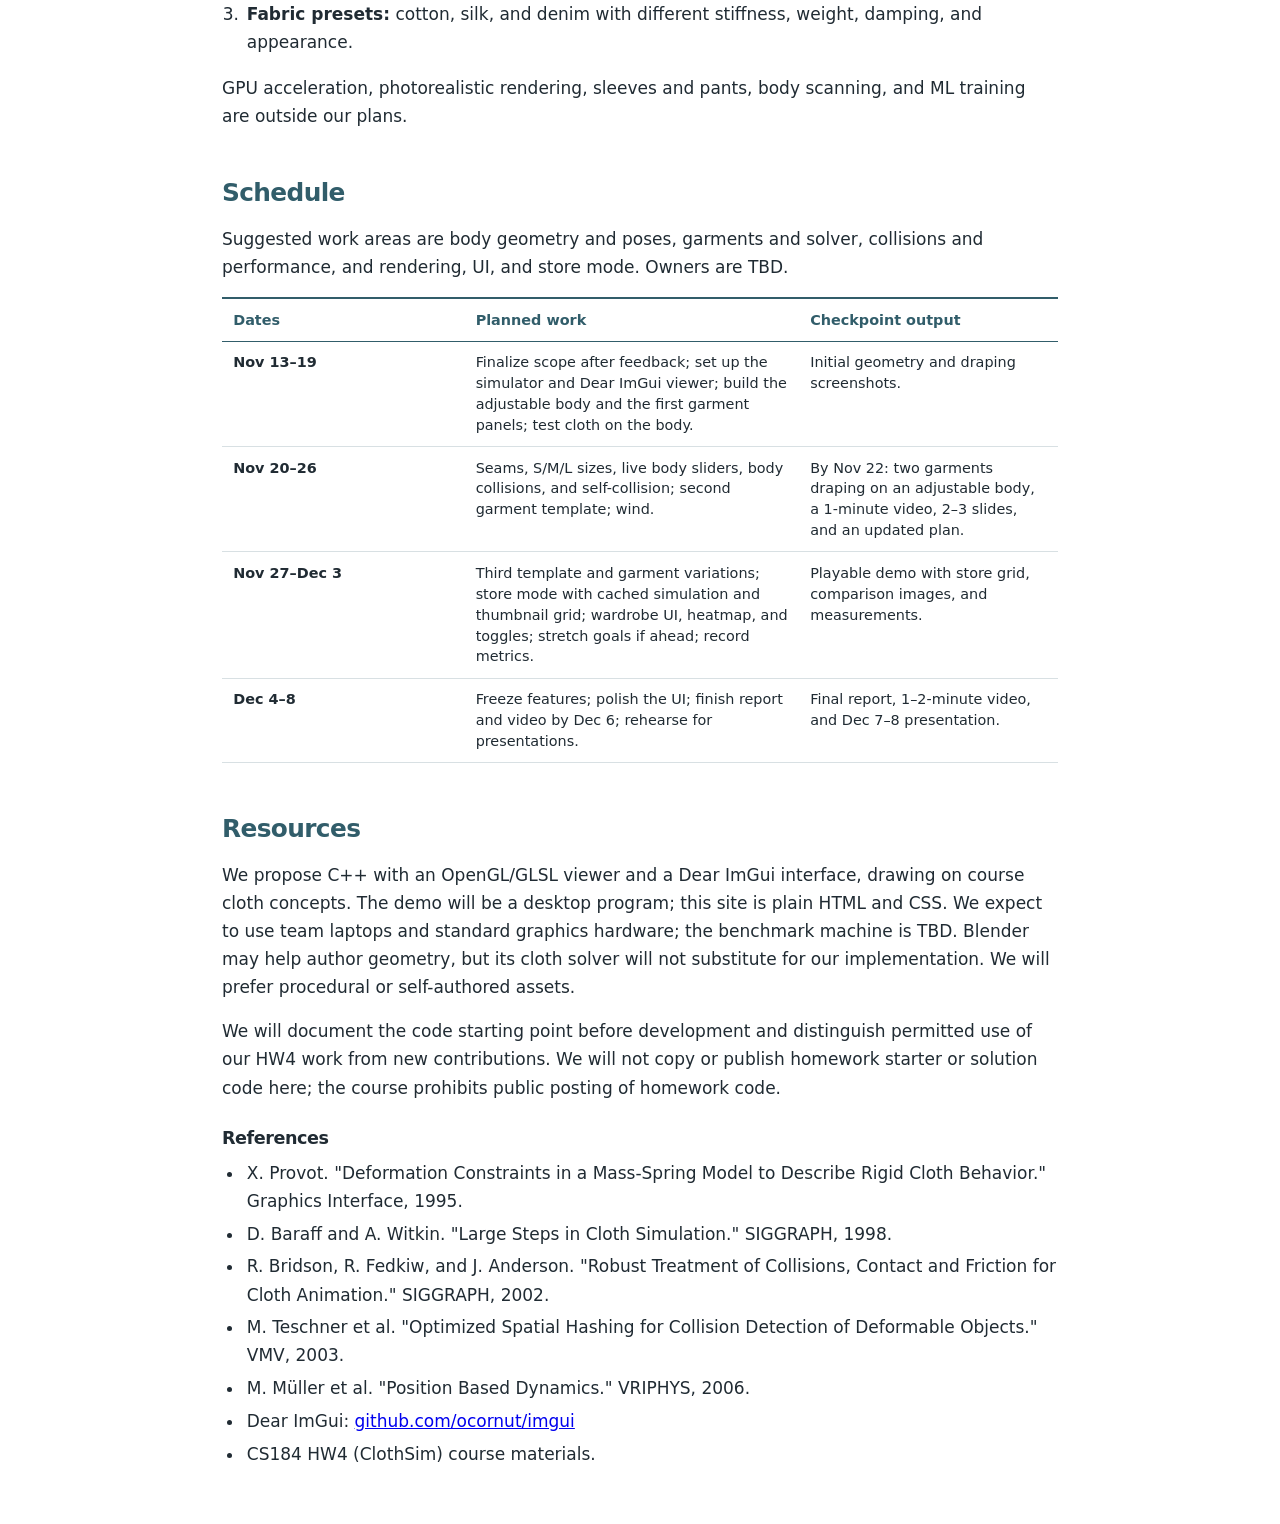
==== commit 95018019: "milestone webpage started" ====
--- a/index.html
+++ b/index.html
@@ -13,6 +13,7 @@
       <p class="eyebrow">CS184 · Fall 2026 Final Project Proposal</p>
       <h1>myclos.et: A Playable Virtual Closet</h1>
       <p class="summary">myclos.et is an interactive 3D virtual try-on demo. Users shape a body with sliders, browse a small store of garments simulated on that body, and open any item in a live try-on view where the cloth drapes, collides, and blows in the wind in real time. Under the hood, we combine editable body geometry with a mass–spring cloth simulation, body and self-collisions, and a relative-stretch heatmap that shows where clothes are tight or loose.</p>
+      <p><a href="milestone.html">Milestone report</a></p>
     </header>
 
     <section id="team" aria-label="Team members">
--- a/styles.css
+++ b/styles.css
@@ -48,3 +48,41 @@
   tr, h2, h3, .team-list li { break-inside: avoid; }
   h2, h3 { break-after: avoid; }
 }
+
+.milestone .page-header p:last-child { margin-bottom: 0; }
+.milestone-course { margin: .35rem 0 0; color: var(--accent); font-weight: 650; }
+.milestone p { max-width: 44rem; }
+.milestone a, .page-header a { color: var(--accent); text-underline-offset: .17em; }
+.milestone a:focus-visible, .page-header a:focus-visible { outline: 2px solid var(--accent); outline-offset: 3px; }
+.milestone-figures {
+  display: grid;
+  grid-template-columns: repeat(3, minmax(0, 1fr));
+  gap: .9rem;
+  max-width: 44rem;
+  margin: 0 0 .85rem;
+}
+.milestone-figures figure { margin: 0; }
+.milestone-figures img { display: block; width: 100%; height: auto; border: 1px solid var(--line); }
+.milestone-figures figcaption { padding-top: .28rem; font-size: .9em; font-weight: 650; }
+.milestone-links {
+  display: grid;
+  grid-template-columns: repeat(auto-fit, minmax(min(100%, 10.5rem), 1fr));
+  gap: .45rem 1rem;
+  margin: 0;
+}
+.milestone-links > div { padding: .45em 0; border-top: 1px solid var(--line); }
+.milestone-links dt { font-weight: 650; }
+.milestone-links dd { margin: 0; }
+.milestone-blank { color: var(--accent); }
+@media screen and (max-width: 480px) {
+  .milestone-figures { grid-template-columns: 1fr; max-width: 18rem; }
+}
+@media print {
+  .milestone section { padding: .55rem 0 0; }
+  .milestone h2 { margin: 0 0 .35rem; }
+  .milestone .summary { margin: .55rem 0; font-size: inherit; }
+  .milestone p { max-width: none; margin-bottom: .35rem; }
+  .milestone-figures { max-width: 4.1in; margin-bottom: .42rem; break-inside: avoid; }
+  .milestone-figures figcaption { font-size: 8.25pt; }
+  .milestone-links { grid-template-columns: repeat(3, 1fr); break-inside: avoid; }
+}
